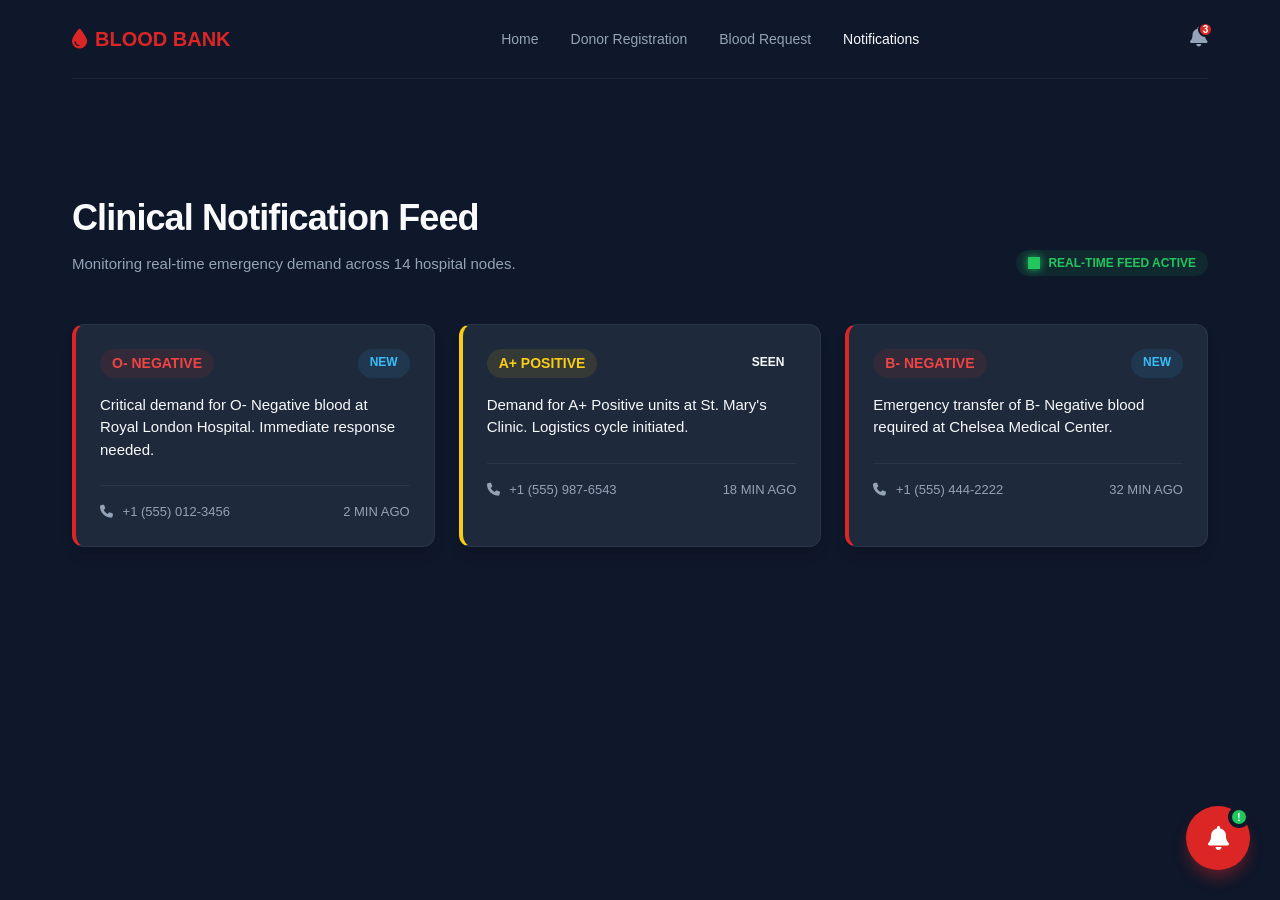
==== dashboard.html @ 42f7456a "Standardized project root to fix 404 error" ====
<!DOCTYPE html>
<html lang="en">
<head>
    <meta charset="UTF-8">
    <meta name="viewport" content="width=device-width, initial-scale=1.0">
    <title>Notification Dashboard | Smart Blood Bank</title>
    <link rel="stylesheet" href="styles.css">
    <link rel="stylesheet" href="https://cdnjs.cloudflare.com/ajax/libs/font-awesome/6.4.0/css/all.min.css">
</head>
<body style="background-color: var(--bg-main);">
    <div class="container">
        <nav class="navbar">
            <div class="logo">
                <i class="fa-solid fa-droplet"></i> BLOOD BANK
            </div>
            <div class="nav-links">
                <a href="index.html" class="nav-link">Home</a>
                <a href="register.html" class="nav-link">Donor Registration</a>
                <a href="request.html" class="nav-link">Blood Request</a>
                <a href="dashboard.html" class="nav-link active">Notifications</a>
            </div>
            <div style="position: relative; cursor: pointer;">
                <i class="fa-solid fa-bell" style="font-size: 1.25rem; color: var(--text-muted);"></i>
                <div style="position: absolute; top: -5px; right: -5px; width: 15px; height: 15px; background: var(--primary); border-radius: 50%; border: 2px solid var(--bg-main); font-size: 0.625rem; font-weight: 800; display: flex; align-items: center; justify-content: center; color: white;">3</div>
            </div>
        </nav>

        <main style="padding: 4rem 0;">
            <div style="display: flex; justify-content: space-between; align-items: flex-end; margin-bottom: 3rem;">
                <div>
                    <h1 style="font-size: 2.25rem; margin-bottom: 0.5rem;">Clinical Notification Feed</h1>
                    <p style="font-size: 0.9375rem; color: var(--text-muted);">Monitoring real-time emergency demand across 14 hospital nodes.</p>
                </div>
                <div class="badge badge-green" style="display: inline-flex; align-items: center; gap: 8px;">
                    <i class="fa-solid fa-circle dot-active" style="display: inline-block;"></i> Real-time Feed Active
                </div>
            </div>

            <div class="grid grid-3" id="notifFeed">
                <!-- Notification 1 -->
                <div class="card notif-card" style="border-left: 4px solid var(--primary);">
                    <div class="notif-header">
                        <span class="badge badge-red" style="font-size: 0.875rem;">O- Negative</span>
                        <span class="badge badge-blue">New</span>
                    </div>
                    <p style="font-size: 0.9375rem; margin-bottom: 1.5rem; font-weight: 500;">Critical demand for O- Negative blood at Royal London Hospital. Immediate response needed.</p>
                    <div style="border-top: 1px solid var(--border); padding-top: 1rem; display: flex; justify-content: space-between; align-items: center; font-size: 0.8125rem;">
                        <div style="color: var(--text-muted);">
                            <i class="fa-solid fa-phone" style="margin-right: 6px;"></i> +1 (555) 012-3456
                        </div>
                        <div style="color: var(--text-muted); text-transform: uppercase;">2 Min Ago</div>
                    </div>
                </div>

                <!-- Notification 2 -->
                <div class="card notif-card" style="border-left: 4px solid var(--warning);">
                    <div class="notif-header">
                        <span class="badge badge-blue" style="font-size: 0.875rem; color: var(--warning); background: rgba(250, 204, 21, 0.1);">A+ Positive</span>
                        <span class="badge">Seen</span>
                    </div>
                    <p style="font-size: 0.9375rem; margin-bottom: 1.5rem; font-weight: 500;">Demand for A+ Positive units at St. Mary's Clinic. Logistics cycle initiated.</p>
                    <div style="border-top: 1px solid var(--border); padding-top: 1rem; display: flex; justify-content: space-between; align-items: center; font-size: 0.8125rem;">
                        <div style="color: var(--text-muted);">
                            <i class="fa-solid fa-phone" style="margin-right: 6px;"></i> +1 (555) 987-6543
                        </div>
                        <div style="color: var(--text-muted); text-transform: uppercase;">18 Min Ago</div>
                    </div>
                </div>

                <!-- Notification 3 -->
                <div class="card notif-card" style="border-left: 4px solid var(--primary);">
                    <div class="notif-header">
                        <span class="badge badge-red" style="font-size: 0.875rem;">B- Negative</span>
                        <span class="badge badge-blue">New</span>
                    </div>
                    <p style="font-size: 0.9375rem; margin-bottom: 1.5rem; font-weight: 500;">Emergency transfer of B- Negative blood required at Chelsea Medical Center.</p>
                    <div style="border-top: 1px solid var(--border); padding-top: 1rem; display: flex; justify-content: space-between; align-items: center; font-size: 0.8125rem;">
                        <div style="color: var(--text-muted);">
                            <i class="fa-solid fa-phone" style="margin-right: 6px;"></i> +1 (555) 444-2222
                        </div>
                        <div style="color: var(--text-muted); text-transform: uppercase;">32 Min Ago</div>
                    </div>
                </div>
            </div>
        </main>
    </div>

    <!-- Floating action notification icon (from spec) -->
    <div style="position: fixed; bottom: 30px; right: 30px; width: 64px; height: 64px; background: var(--primary); border-radius: 50%; display: flex; align-items: center; justify-content: center; box-shadow: 0 10px 15px -3px rgba(220, 38, 38, 0.4); cursor: pointer; transition: 0.3s;" onmouseover="this.style.transform='scale(1.1)'" onmouseout="this.style.transform='scale(1)'">
        <i class="fa-solid fa-bell" style="color: white; font-size: 1.5rem;"></i>
        <div style="position: absolute; top: 0; right: 0; width: 22px; height: 22px; background: var(--success); border-radius: 50%; border: 4px solid var(--bg-main); display: flex; align-items: center; justify-content: center; font-size: 0.625rem; font-weight: 800; color: white;">!</div>
    </div>
</body>
</html>
---- styles.css ----
:root {
    --bg-main: #0F172A;
    --bg-card: #1E293B;
    --primary: #DC2626;
    --primary-hover: #B91C1C;
    --accent: #38BDF8;
    --success: #22C55E;
    --warning: #FACC15;
    --text-main: #F8FAFC;
    --text-muted: #94A3B8;
    --border: rgba(148, 163, 184, 0.1);
    --shadow: 0 10px 15px -3px rgba(0, 0, 0, 0.1), 0 4px 6px -2px rgba(0, 0, 0, 0.05);
}

* {
    margin: 0;
    padding: 0;
    box-sizing: border-box;
    font-family: 'Inter', -apple-system, sans-serif;
}

body {
    background-color: var(--bg-main);
    color: var(--text-main);
    line-height: 1.5;
    -webkit-font-smoothing: antialiased;
}

.container {
    max-width: 1200px;
    margin: 0 auto;
    padding: 0 2rem;
}

/* Typography */
h1, h2, h3 {
    font-weight: 700;
    letter-spacing: -0.025em;
}

/* Buttons */
.btn {
    display: inline-flex;
    align-items: center;
    justify-content: center;
    padding: 0.75rem 1.5rem;
    border-radius: 8px;
    font-weight: 600;
    transition: all 0.2s cubic-bezier(0.4, 0, 0.2, 1);
    cursor: pointer;
    text-decoration: none;
    border: none;
}

.btn-primary {
    background-color: var(--primary);
    color: white;
}

.btn-primary:hover {
    background-color: var(--primary-hover);
    transform: translateY(-1px);
    box-shadow: 0 4px 12px rgba(220, 38, 38, 0.3);
}

.btn-outline {
    background-color: transparent;
    border: 1px solid var(--border);
    color: var(--text-main);
}

.btn-outline:hover {
    background-color: rgba(255, 255, 255, 0.05);
}

/* Cards */
.card {
    background: var(--bg-card);
    border: 1px solid var(--border);
    border-radius: 12px;
    padding: 1.5rem;
    box-shadow: var(--shadow);
}

/* Navigation */
.navbar {
    display: flex;
    justify-content: space-between;
    align-items: center;
    padding: 1.5rem 0;
    border-bottom: 1px solid var(--border);
    margin-bottom: 3rem;
}

.logo {
    font-size: 1.25rem;
    font-weight: 800;
    color: var(--primary);
    display: flex;
    align-items: center;
    gap: 8px;
}

.nav-links {
    display: flex;
    gap: 2rem;
}

.nav-link {
    color: var(--text-muted);
    text-decoration: none;
    font-size: 0.875rem;
    font-weight: 500;
    transition: color 0.2s;
}

.nav-link:hover, .nav-link.active {
    color: var(--text-main);
}

/* Forms */
.form-group {
    margin-bottom: 1.5rem;
}

.label {
    display: block;
    font-size: 0.875rem;
    font-weight: 500;
    color: var(--text-muted);
    margin-bottom: 0.5rem;
}

.input {
    width: 100%;
    background: rgba(15, 23, 42, 0.5);
    border: 1px solid var(--border);
    border-radius: 8px;
    padding: 0.75rem 1rem;
    color: white;
    transition: border-color 0.2s;
}

.input:focus {
    outline: none;
    border-color: var(--accent);
}

/* Badges */
.badge {
    padding: 0.25rem 0.75rem;
    border-radius: 9999px;
    font-size: 0.75rem;
    font-weight: 600;
    text-transform: uppercase;
}

.badge-red { background: rgba(220, 38, 38, 0.1); color: #ef4444; }
.badge-blue { background: rgba(56, 189, 248, 0.1); color: #38bdf8; }
.badge-green { background: rgba(34, 197, 94, 0.1); color: #22c55e; }

/* Grid Layouts */
.grid {
    display: grid;
    gap: 1.5rem;
}

.grid-3 { grid-template-columns: repeat(3, 1fr); }
.grid-2 { grid-template-columns: repeat(2, 1fr); }

@media (max-width: 768px) {
    .grid-3, .grid-2 { grid-template-columns: 1fr; }
}

/* Notifications */
.notif-card {
    transition: transform 0.2s;
}

.notif-card:hover {
    transform: scale(1.01);
}

.notif-header {
    display: flex;
    justify-content: space-between;
    margin-bottom: 1rem;
}

/* Status dots */
.dot {
    width: 8px;
    height: 8px;
    border-radius: 50%;
    display: inline-block;
    margin-right: 6px;
}
.dot-active { background-color: var(--success); box-shadow: 0 0 8px var(--success); }
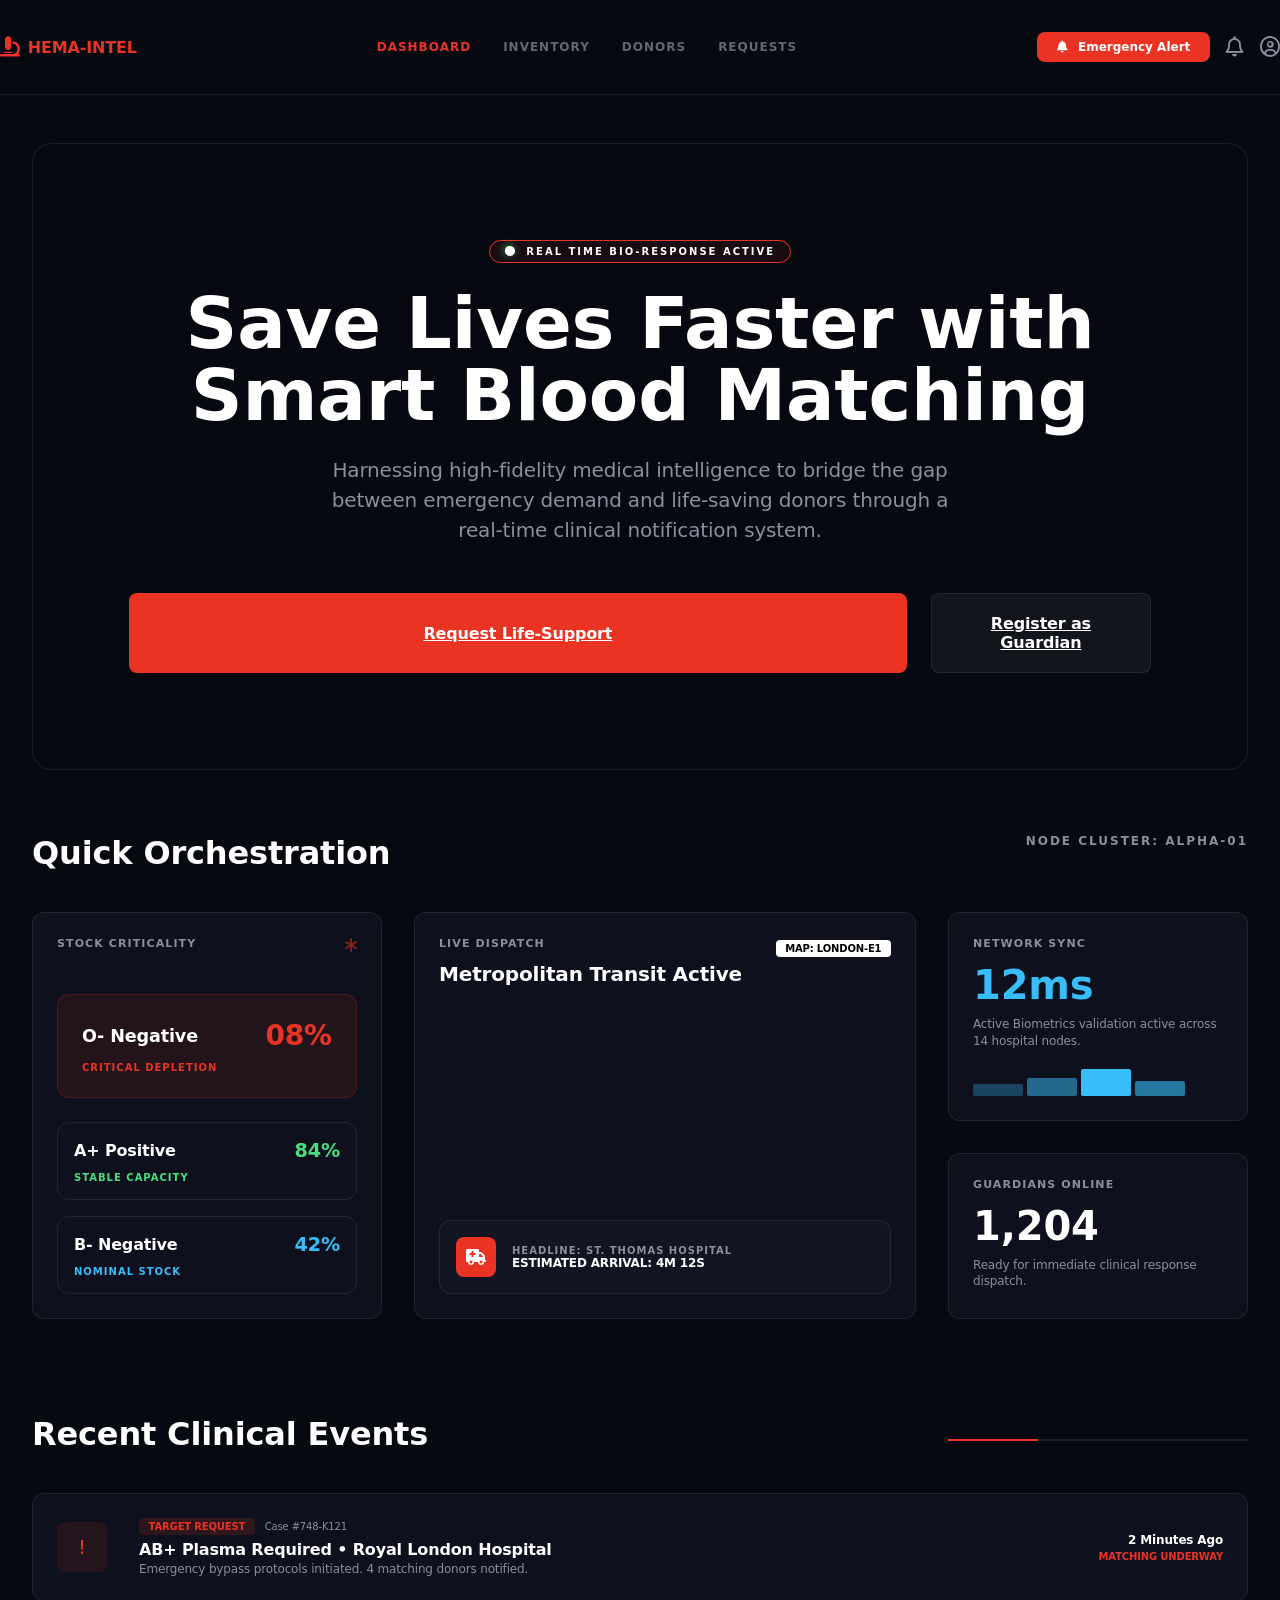
==== commit 2569c3dd: "Updated to high-fidelity HEMA-INTEL design" ====
--- a/dashboard.html
+++ b/dashboard.html
@@ -3,92 +3,157 @@
 <head>
     <meta charset="UTF-8">
     <meta name="viewport" content="width=device-width, initial-scale=1.0">
-    <title>Notification Dashboard | Smart Blood Bank</title>
+    <title>HEMA-INTEL | Clinical Hub</title>
     <link rel="stylesheet" href="styles.css">
     <link rel="stylesheet" href="https://cdnjs.cloudflare.com/ajax/libs/font-awesome/6.4.0/css/all.min.css">
 </head>
-<body style="background-color: var(--bg-main);">
-    <div class="container">
-        <nav class="navbar">
-            <div class="logo">
-                <i class="fa-solid fa-droplet"></i> BLOOD BANK
+<body>
+    <header class="container" style="display: flex; justify-content: space-between; align-items: center; padding: 2rem 0; border-bottom: 1px solid var(--border-color); margin-bottom: 3rem;">
+        <div style="font-weight: 800; color: var(--accent-red); display: flex; align-items: center; gap: 8px;">
+            <i class="fa-solid fa-microscope" style="font-size: 1.25rem;"></i> HEMA-INTEL
+        </div>
+        <nav style="display: flex; gap: 2rem; font-size: 0.75rem; font-weight: 800; text-transform: uppercase; letter-spacing: 1px;">
+            <a href="dashboard.html" style="color: var(--accent-red); text-decoration: none;">Dashboard</a>
+            <a href="#" style="color: var(--text-secondary); text-decoration: none; opacity: 0.7;">Inventory</a>
+            <a href="#" style="color: var(--text-secondary); text-decoration: none; opacity: 0.7;">Donors</a>
+            <a href="request.html" style="color: var(--text-secondary); text-decoration: none; opacity: 0.7;">Requests</a>
+        </nav>
+        <div style="display: flex; gap: 1rem; align-items: center;">
+            <button class="btn-clinical" style="padding: 0.5rem 1.25rem; font-size: 0.75rem;"><i class="fa-solid fa-bell"></i> Emergency Alert</button>
+            <i class="fa-regular fa-bell" style="color: var(--text-secondary); font-size: 1.25rem; cursor: pointer;"></i>
+            <i class="fa-regular fa-circle-user" style="color: var(--text-secondary); font-size: 1.25rem; cursor: pointer;"></i>
+        </div>
+    </header>
+
+    <main class="container">
+        <!-- Hero Section -->
+        <section style="background: linear-gradient(rgba(7, 9, 17, 0.6), rgba(7, 9, 17, 0.9)), url('https://images.unsplash.com/photo-1519494140681-8b17d830a3e9?q=80&w=2070&auto=format&fit=crop'); background-size: cover; background-position: center; border-radius: 20px; padding: 6rem; margin-bottom: 4rem; text-align: center; border: 1px solid var(--border-color); position: relative; overflow: hidden;">
+            <div style="background: rgba(234, 51, 35, 0.08); border: 1px solid var(--accent-red); padding: 5px 15px; border-radius: 99px; font-size: 0.625rem; font-weight: 900; text-transform: uppercase; letter-spacing: 2px; width: fit-content; margin: 0 auto 1.5rem auto;">
+                <i class="fa-solid fa-circle dot-live"></i> Real Time Bio-Response Active
             </div>
-            <div class="nav-links">
-                <a href="index.html" class="nav-link">Home</a>
-                <a href="register.html" class="nav-link">Donor Registration</a>
-                <a href="request.html" class="nav-link">Blood Request</a>
-                <a href="dashboard.html" class="nav-link active">Notifications</a>
+            <h1 style="font-size: 4.5rem; font-weight: 800; line-height: 1; margin-bottom: 1.5rem;">Save Lives Faster with<br><span style="color: var(--text-primary);">Smart Blood Matching</span></h1>
+            <p style="color: var(--text-secondary); max-width: 650px; margin: 0 auto 3rem auto; font-size: 1.25rem; line-height: 1.5;">Harnessing high-fidelity medical intelligence to bridge the gap between emergency demand and life-saving donors through a real-time clinical notification system.</p>
+            <div style="display: flex; gap: 1.5rem; justify-content: center;">
+                <a href="request.html" class="btn-clinical" style="padding: 1.25rem 2.5rem; font-size: 1rem;">Request Life-Support</a>
+                <a href="register.html" class="btn-secondary" style="padding: 1.25rem 2.5rem; font-size: 1rem;">Register as Guardian</a>
             </div>
-            <div style="position: relative; cursor: pointer;">
-                <i class="fa-solid fa-bell" style="font-size: 1.25rem; color: var(--text-muted);"></i>
-                <div style="position: absolute; top: -5px; right: -5px; width: 15px; height: 15px; background: var(--primary); border-radius: 50%; border: 2px solid var(--bg-main); font-size: 0.625rem; font-weight: 800; display: flex; align-items: center; justify-content: center; color: white;">3</div>
+        </section>
+
+        <!-- Quick Orchestration -->
+        <section style="margin-bottom: 6rem;">
+            <div style="display: flex; justify-content: space-between; margin-bottom: 2.5rem;">
+                <h2 style="font-size: 2rem; font-weight: 800;">Quick Orchestration</h2>
+                <div style="font-size: 0.75rem; font-weight: 900; color: var(--text-secondary); text-transform: uppercase; letter-spacing: 2px;">Node Cluster: Alpha-01</div>
             </div>
-        </nav>
 
-        <main style="padding: 4rem 0;">
-            <div style="display: flex; justify-content: space-between; align-items: flex-end; margin-bottom: 3rem;">
-                <div>
-                    <h1 style="font-size: 2.25rem; margin-bottom: 0.5rem;">Clinical Notification Feed</h1>
-                    <p style="font-size: 0.9375rem; color: var(--text-muted);">Monitoring real-time emergency demand across 14 hospital nodes.</p>
+            <div style="display: grid; grid-template-columns: 350px 1fr 300px; gap: 2rem;">
+                <!-- Stock Criticality -->
+                <div class="glass-card">
+                    <div style="display: flex; justify-content: space-between; align-items: start; margin-bottom: 2rem;">
+                        <span class="label-clinical">Stock Criticality</span>
+                        <i class="fa-solid fa-asterisk" style="color: var(--accent-red); opacity: 0.5;"></i>
+                    </div>
+                    
+                    <div style="background: rgba(234, 51, 35, 0.1); padding: 1.5rem; border-radius: 12px; margin-bottom: 1.5rem; border: 1px solid rgba(234, 51, 35, 0.2);">
+                        <div style="display: flex; justify-content: space-between; align-items: center; margin-bottom: 10px;">
+                            <h3 style="font-size: 1.1rem; font-weight: 800;">O- Negative</h3>
+                            <span style="font-size: 1.75rem; font-weight: 900; color: var(--accent-red);">08%</span>
+                        </div>
+                        <div style="font-size: 0.625rem; font-weight: 900; color: var(--accent-red); text-transform: uppercase; letter-spacing: 1px;">Critical Depletion</div>
+                    </div>
+
+                    <div style="padding: 1rem; border-radius: 12px; margin-bottom: 1rem; border: 1px solid var(--border-color);">
+                        <div style="display: flex; justify-content: space-between; align-items: center; margin-bottom: 10px;">
+                            <span style="font-weight: 800; font-size: 1rem;">A+ Positive</span>
+                            <span style="font-size: 1.2rem; font-weight: 900; color: #4ade80;">84%</span>
+                        </div>
+                        <div style="font-size: 0.625rem; font-weight: 900; color: #4ade80; text-transform: uppercase; letter-spacing: 1px;">Stable Capacity</div>
+                    </div>
+
+                    <div style="padding: 1rem; border-radius: 12px; border: 1px solid var(--border-color);">
+                        <div style="display: flex; justify-content: space-between; align-items: center; margin-bottom: 10px;">
+                            <span style="font-weight: 800; font-size: 1rem;">B- Negative</span>
+                            <span style="font-size: 1.2rem; font-weight: 900; color: var(--accent-blue);">42%</span>
+                        </div>
+                        <div style="font-size: 0.625rem; font-weight: 900; color: var(--accent-blue); text-transform: uppercase; letter-spacing: 1px;">Nominal Stock</div>
+                    </div>
                 </div>
-                <div class="badge badge-green" style="display: inline-flex; align-items: center; gap: 8px;">
-                    <i class="fa-solid fa-circle dot-active" style="display: inline-block;"></i> Real-time Feed Active
+
+                <!-- Live Dispatch Map -->
+                <div class="glass-card" style="padding: 0; position: relative;">
+                    <div style="position: absolute; top: 1.5rem; left: 1.5rem; z-index: 10;">
+                        <span class="label-clinical">Live Dispatch</span>
+                        <h3 style="font-size: 1.25rem; font-weight: 800;">Metropolitan Transit Active</h3>
+                    </div>
+                    <div style="position: absolute; top: 1.5rem; right: 1.5rem; z-index: 10;">
+                        <span class="badge-surgical" style="background: white; color: black;">Map: London-E1</span>
+                    </div>
+                    <div style="width: 100%; height: 100%; background: url('https://user-images.githubusercontent.com/13155700/69022646-608f6580-096d-11ea-8ba0-0b6dc3261a8f.png') center cover; opacity: 0.3; border-radius: 12px;"></div>
+                    <div style="position: absolute; bottom: 1.5rem; left: 1.5rem; right: 1.5rem; z-index: 10;">
+                        <div class="glass-card" style="display: flex; align-items: center; gap: 1rem; padding: 1rem; background: rgba(18, 22, 35, 0.95);">
+                            <div style="background: var(--accent-red); width: 40px; height: 40px; border-radius: 8px; display: flex; align-items: center; justify-content: center;">
+                                <i class="fa-solid fa-truck-medical" style="color: white;"></i>
+                            </div>
+                            <div>
+                                <p style="font-size: 0.625rem; font-weight: 800; color: var(--text-secondary); text-transform: uppercase; letter-spacing: 1px;">Headline: St. Thomas Hospital</p>
+                                <p style="font-size: 0.75rem; font-weight: 800;">ESTIMATED ARRIVAL: 4M 12S</p>
+                            </div>
+                        </div>
+                    </div>
+                </div>
+
+                <!-- Network Sync Stats -->
+                <div style="display: flex; flex-direction: column; gap: 2rem;">
+                    <div class="glass-card" style="flex: 1;">
+                        <span class="label-clinical">Network Sync</span>
+                        <div style="font-size: 2.5rem; font-weight: 900; color: var(--accent-blue); margin: 0.5rem 0;">12ms</div>
+                        <p style="font-size: 0.75rem; color: var(--text-secondary); line-height: 1.4;">Active Biometrics validation active across 14 hospital nodes.</p>
+                        <div style="display: flex; gap: 4px; align-items: flex-end; height: 30px; margin-top: 1rem;">
+                            <div style="height: 40%; width: 20%; background: var(--accent-blue); opacity: 0.3; border-radius: 2px;"></div>
+                            <div style="height: 60%; width: 20%; background: var(--accent-blue); opacity: 0.5; border-radius: 2px;"></div>
+                            <div style="height: 90%; width: 20%; background: var(--accent-blue); border-radius: 2px;"></div>
+                            <div style="height: 50%; width: 20%; background: var(--accent-blue); opacity: 0.6; border-radius: 2px;"></div>
+                        </div>
+                    </div>
+                    <div class="glass-card" style="flex: 1;">
+                        <span class="label-clinical">Guardians Online</span>
+                        <div style="font-size: 2.5rem; font-weight: 900; color: white; margin: 0.5rem 0;">1,204</div>
+                        <p style="font-size: 0.75rem; color: var(--text-secondary); line-height: 1.4;">Ready for immediate clinical response dispatch.</p>
+                    </div>
+                </div>
+            </div>
+        </section>
+
+        <!-- Events Log -->
+        <section style="margin-bottom: 8rem;">
+            <div style="display: flex; justify-content: space-between; margin-bottom: 2.5rem;">
+                <h2 style="font-size: 2rem; font-weight: 800;">Recent Clinical Events</h2>
+                <div style="width: 300px; height: 2px; background: var(--border-color); align-self: flex-start; margin-top: 1.5rem;">
+                    <div style="width: 30%; height: 100%; background: var(--accent-red);"></div>
                 </div>
             </div>
 
-            <div class="grid grid-3" id="notifFeed">
-                <!-- Notification 1 -->
-                <div class="card notif-card" style="border-left: 4px solid var(--primary);">
-                    <div class="notif-header">
-                        <span class="badge badge-red" style="font-size: 0.875rem;">O- Negative</span>
-                        <span class="badge badge-blue">New</span>
+            <div style="display: flex; flex-direction: column; gap: 1rem;">
+                <!-- Event 1 -->
+                <div class="glass-card" style="display: flex; align-items: center; justify-content: space-between;">
+                    <div style="display: flex; align-items: center; gap: 2rem;">
+                        <div style="width: 50px; height: 50px; background: rgba(234, 51, 35, 0.1); border-radius: 8px; display: flex; align-items: center; justify-content: center; font-size: 1.25rem; color: var(--accent-red);">!</div>
+                        <div>
+                            <div style="display: flex; align-items: center; gap: 10px; margin-bottom: 5px;">
+                                <span class="badge-surgical">Target Request</span>
+                                <span style="font-size: 0.625rem; color: var(--text-secondary);">Case #748-K121</span>
+                            </div>
+                            <h4 style="font-size: 1rem;">AB+ Plasma Required • Royal London Hospital</h4>
+                            <p style="font-size: 0.75rem; color: var(--text-secondary); margin-top: 3px;">Emergency bypass protocols initiated. 4 matching donors notified.</p>
+                        </div>
                     </div>
-                    <p style="font-size: 0.9375rem; margin-bottom: 1.5rem; font-weight: 500;">Critical demand for O- Negative blood at Royal London Hospital. Immediate response needed.</p>
-                    <div style="border-top: 1px solid var(--border); padding-top: 1rem; display: flex; justify-content: space-between; align-items: center; font-size: 0.8125rem;">
-                        <div style="color: var(--text-muted);">
-                            <i class="fa-solid fa-phone" style="margin-right: 6px;"></i> +1 (555) 012-3456
-                        </div>
-                        <div style="color: var(--text-muted); text-transform: uppercase;">2 Min Ago</div>
-                    </div>
-                </div>
-
-                <!-- Notification 2 -->
-                <div class="card notif-card" style="border-left: 4px solid var(--warning);">
-                    <div class="notif-header">
-                        <span class="badge badge-blue" style="font-size: 0.875rem; color: var(--warning); background: rgba(250, 204, 21, 0.1);">A+ Positive</span>
-                        <span class="badge">Seen</span>
-                    </div>
-                    <p style="font-size: 0.9375rem; margin-bottom: 1.5rem; font-weight: 500;">Demand for A+ Positive units at St. Mary's Clinic. Logistics cycle initiated.</p>
-                    <div style="border-top: 1px solid var(--border); padding-top: 1rem; display: flex; justify-content: space-between; align-items: center; font-size: 0.8125rem;">
-                        <div style="color: var(--text-muted);">
-                            <i class="fa-solid fa-phone" style="margin-right: 6px;"></i> +1 (555) 987-6543
-                        </div>
-                        <div style="color: var(--text-muted); text-transform: uppercase;">18 Min Ago</div>
-                    </div>
-                </div>
-
-                <!-- Notification 3 -->
-                <div class="card notif-card" style="border-left: 4px solid var(--primary);">
-                    <div class="notif-header">
-                        <span class="badge badge-red" style="font-size: 0.875rem;">B- Negative</span>
-                        <span class="badge badge-blue">New</span>
-                    </div>
-                    <p style="font-size: 0.9375rem; margin-bottom: 1.5rem; font-weight: 500;">Emergency transfer of B- Negative blood required at Chelsea Medical Center.</p>
-                    <div style="border-top: 1px solid var(--border); padding-top: 1rem; display: flex; justify-content: space-between; align-items: center; font-size: 0.8125rem;">
-                        <div style="color: var(--text-muted);">
-                            <i class="fa-solid fa-phone" style="margin-right: 6px;"></i> +1 (555) 444-2222
-                        </div>
-                        <div style="color: var(--text-muted); text-transform: uppercase;">32 Min Ago</div>
+                    <div style="text-align: right;">
+                        <div style="font-size: 0.75rem; font-weight: 800; margin-bottom: 4px;">2 Minutes Ago</div>
+                        <div style="font-size: 0.625rem; color: var(--accent-red); font-weight: 900; text-transform: uppercase;">Matching Underway</div>
                     </div>
                 </div>
             </div>
-        </main>
-    </div>
-
-    <!-- Floating action notification icon (from spec) -->
-    <div style="position: fixed; bottom: 30px; right: 30px; width: 64px; height: 64px; background: var(--primary); border-radius: 50%; display: flex; align-items: center; justify-content: center; box-shadow: 0 10px 15px -3px rgba(220, 38, 38, 0.4); cursor: pointer; transition: 0.3s;" onmouseover="this.style.transform='scale(1.1)'" onmouseout="this.style.transform='scale(1)'">
-        <i class="fa-solid fa-bell" style="color: white; font-size: 1.5rem;"></i>
-        <div style="position: absolute; top: 0; right: 0; width: 22px; height: 22px; background: var(--success); border-radius: 50%; border: 4px solid var(--bg-main); display: flex; align-items: center; justify-content: center; font-size: 0.625rem; font-weight: 800; color: white;">!</div>
-    </div>
+        </section>
+    </main>
 </body>
 </html>
--- a/styles.css
+++ b/styles.css
@@ -1,198 +1,135 @@
 :root {
-    --bg-main: #0F172A;
-    --bg-card: #1E293B;
-    --primary: #DC2626;
-    --primary-hover: #B91C1C;
-    --accent: #38BDF8;
-    --success: #22C55E;
-    --warning: #FACC15;
-    --text-main: #F8FAFC;
-    --text-muted: #94A3B8;
-    --border: rgba(148, 163, 184, 0.1);
-    --shadow: 0 10px 15px -3px rgba(0, 0, 0, 0.1), 0 4px 6px -2px rgba(0, 0, 0, 0.05);
+    --bg-deep: #070911;
+    --bg-card: rgba(18, 22, 35, 0.7);
+    --accent-red: #ea3323;
+    --accent-blue: #38bdf8;
+    --text-primary: #ffffff;
+    --text-secondary: #8a8f9e;
+    --border-color: rgba(255, 255, 255, 0.08);
+    --glass: rgba(255, 255, 255, 0.03);
+    --sidebar-width: 280px;
 }
 
 * {
     margin: 0;
     padding: 0;
     box-sizing: border-box;
-    font-family: 'Inter', -apple-system, sans-serif;
+    font-family: 'Inter', system-ui, -apple-system, sans-serif;
 }
 
 body {
-    background-color: var(--bg-main);
-    color: var(--text-main);
-    line-height: 1.5;
-    -webkit-font-smoothing: antialiased;
+    background-color: var(--bg-deep);
+    color: var(--text-primary);
+    overflow-x: hidden;
+    letter-spacing: -0.01em;
 }
 
 .container {
-    max-width: 1200px;
+    max-width: 1400px;
     margin: 0 auto;
     padding: 0 2rem;
 }
 
-/* Typography */
-h1, h2, h3 {
-    font-weight: 700;
-    letter-spacing: -0.025em;
+/* Glassmorphism Cards */
+.glass-card {
+    background: var(--bg-card);
+    backdrop-filter: blur(12px);
+    border: 1px solid var(--border-color);
+    border-radius: 12px;
+    padding: 1.5rem;
+    transition: all 0.3s ease;
+}
+
+.glass-card:hover {
+    border-color: rgba(234, 51, 35, 0.3);
+    background: rgba(18, 22, 35, 0.85);
+}
+
+/* Inputs */
+.terminal-input {
+    width: 100%;
+    background: rgba(0, 0, 0, 0.3);
+    border: 1px solid var(--border-color);
+    border-radius: 8px;
+    padding: 1.1rem;
+    color: white;
+    font-size: 0.875rem;
+    transition: all 0.2s;
+}
+
+.terminal-input:focus {
+    outline: none;
+    border-color: var(--accent-red);
+    box-shadow: 0 0 15px rgba(234, 51, 35, 0.1);
 }
 
 /* Buttons */
-.btn {
-    display: inline-flex;
+.btn-clinical {
+    width: 100%;
+    background: var(--accent-red);
+    color: white;
+    border: none;
+    padding: 1.1rem;
+    border-radius: 8px;
+    font-weight: 700;
+    font-size: 1rem;
+    cursor: pointer;
+    display: flex;
     align-items: center;
     justify-content: center;
-    padding: 0.75rem 1.5rem;
+    gap: 10px;
+    transition: all 0.3s cubic-bezier(0.4, 0, 0.2, 1);
+}
+
+.btn-clinical:hover {
+    transform: translateY(-2px);
+    box-shadow: 0 10px 25px rgba(234, 51, 35, 0.4);
+    filter: brightness(1.1);
+}
+
+.btn-secondary {
+    background: rgba(255, 255, 255, 0.05);
+    border: 1px solid var(--border-color);
+    color: white;
+    padding: 0.9rem;
     border-radius: 8px;
     font-weight: 600;
-    transition: all 0.2s cubic-bezier(0.4, 0, 0.2, 1);
     cursor: pointer;
-    text-decoration: none;
-    border: none;
+    transition: all 0.2s;
 }
 
-.btn-primary {
-    background-color: var(--primary);
-    color: white;
+.btn-secondary:hover {
+    background: rgba(255, 255, 255, 0.1);
 }
 
-.btn-primary:hover {
-    background-color: var(--primary-hover);
-    transform: translateY(-1px);
-    box-shadow: 0 4px 12px rgba(220, 38, 38, 0.3);
+/* Typography */
+.label-clinical {
+    display: block;
+    font-size: 0.6875rem;
+    font-weight: 800;
+    color: var(--text-secondary);
+    text-transform: uppercase;
+    letter-spacing: 0.1em;
+    margin-bottom: 0.75rem;
 }
 
-.btn-outline {
-    background-color: transparent;
-    border: 1px solid var(--border);
-    color: var(--text-main);
+/* Indicators */
+.dot-live {
+    width: 8px;
+    height: 8px;
+    background: #4ade80;
+    border-radius: 50%;
+    display: inline-block;
+    box-shadow: 0 0 10px #4ade80;
+    margin-right: 8px;
 }
 
-.btn-outline:hover {
-    background-color: rgba(255, 255, 255, 0.05);
+.badge-surgical {
+    padding: 0.2rem 0.6rem;
+    border-radius: 4px;
+    font-size: 0.625rem;
+    font-weight: 900;
+    text-transform: uppercase;
+    background: rgba(234, 51, 35, 0.15);
+    color: var(--accent-red);
 }
-
-/* Cards */
-.card {
-    background: var(--bg-card);
-    border: 1px solid var(--border);
-    border-radius: 12px;
-    padding: 1.5rem;
-    box-shadow: var(--shadow);
-}
-
-/* Navigation */
-.navbar {
-    display: flex;
-    justify-content: space-between;
-    align-items: center;
-    padding: 1.5rem 0;
-    border-bottom: 1px solid var(--border);
-    margin-bottom: 3rem;
-}
-
-.logo {
-    font-size: 1.25rem;
-    font-weight: 800;
-    color: var(--primary);
-    display: flex;
-    align-items: center;
-    gap: 8px;
-}
-
-.nav-links {
-    display: flex;
-    gap: 2rem;
-}
-
-.nav-link {
-    color: var(--text-muted);
-    text-decoration: none;
-    font-size: 0.875rem;
-    font-weight: 500;
-    transition: color 0.2s;
-}
-
-.nav-link:hover, .nav-link.active {
-    color: var(--text-main);
-}
-
-/* Forms */
-.form-group {
-    margin-bottom: 1.5rem;
-}
-
-.label {
-    display: block;
-    font-size: 0.875rem;
-    font-weight: 500;
-    color: var(--text-muted);
-    margin-bottom: 0.5rem;
-}
-
-.input {
-    width: 100%;
-    background: rgba(15, 23, 42, 0.5);
-    border: 1px solid var(--border);
-    border-radius: 8px;
-    padding: 0.75rem 1rem;
-    color: white;
-    transition: border-color 0.2s;
-}
-
-.input:focus {
-    outline: none;
-    border-color: var(--accent);
-}
-
-/* Badges */
-.badge {
-    padding: 0.25rem 0.75rem;
-    border-radius: 9999px;
-    font-size: 0.75rem;
-    font-weight: 600;
-    text-transform: uppercase;
-}
-
-.badge-red { background: rgba(220, 38, 38, 0.1); color: #ef4444; }
-.badge-blue { background: rgba(56, 189, 248, 0.1); color: #38bdf8; }
-.badge-green { background: rgba(34, 197, 94, 0.1); color: #22c55e; }
-
-/* Grid Layouts */
-.grid {
-    display: grid;
-    gap: 1.5rem;
-}
-
-.grid-3 { grid-template-columns: repeat(3, 1fr); }
-.grid-2 { grid-template-columns: repeat(2, 1fr); }
-
-@media (max-width: 768px) {
-    .grid-3, .grid-2 { grid-template-columns: 1fr; }
-}
-
-/* Notifications */
-.notif-card {
-    transition: transform 0.2s;
-}
-
-.notif-card:hover {
-    transform: scale(1.01);
-}
-
-.notif-header {
-    display: flex;
-    justify-content: space-between;
-    margin-bottom: 1rem;
-}
-
-/* Status dots */
-.dot {
-    width: 8px;
-    height: 8px;
-    border-radius: 50%;
-    display: inline-block;
-    margin-right: 6px;
-}
-.dot-active { background-color: var(--success); box-shadow: 0 0 8px var(--success); }
